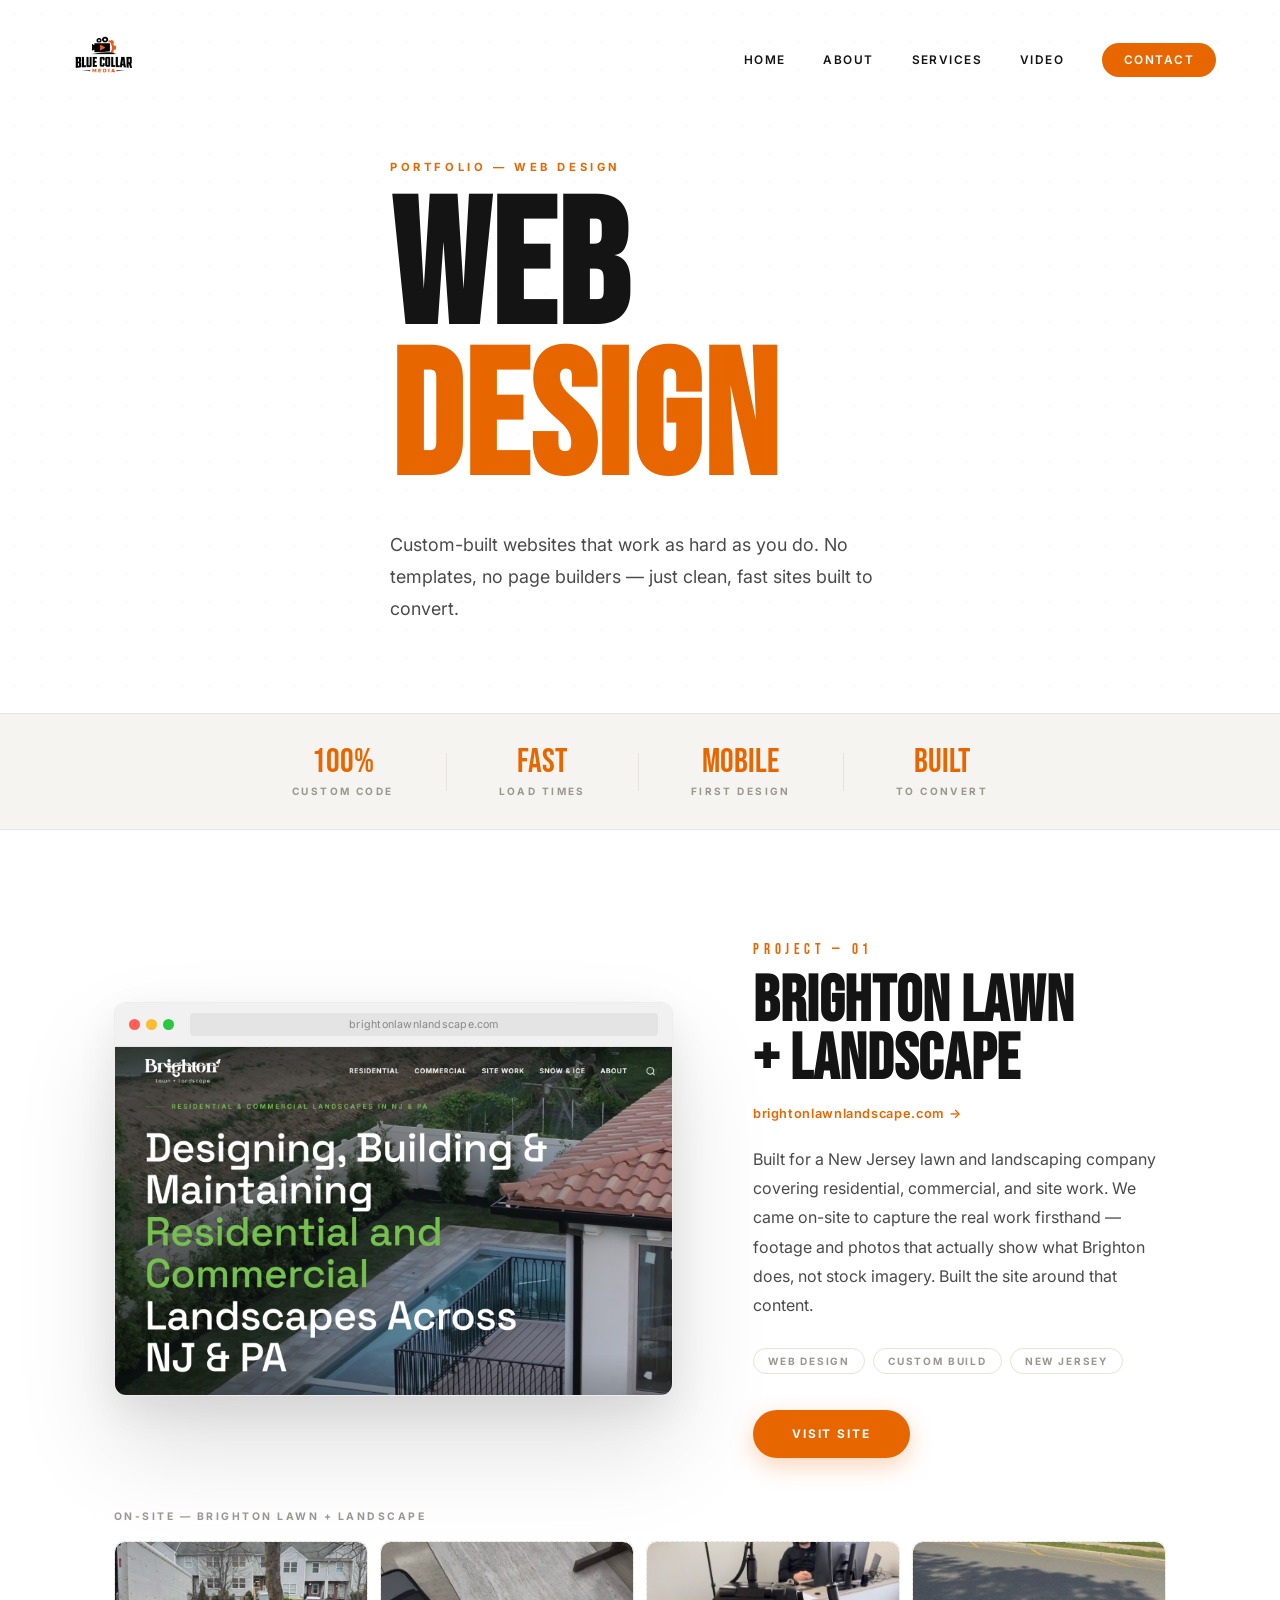
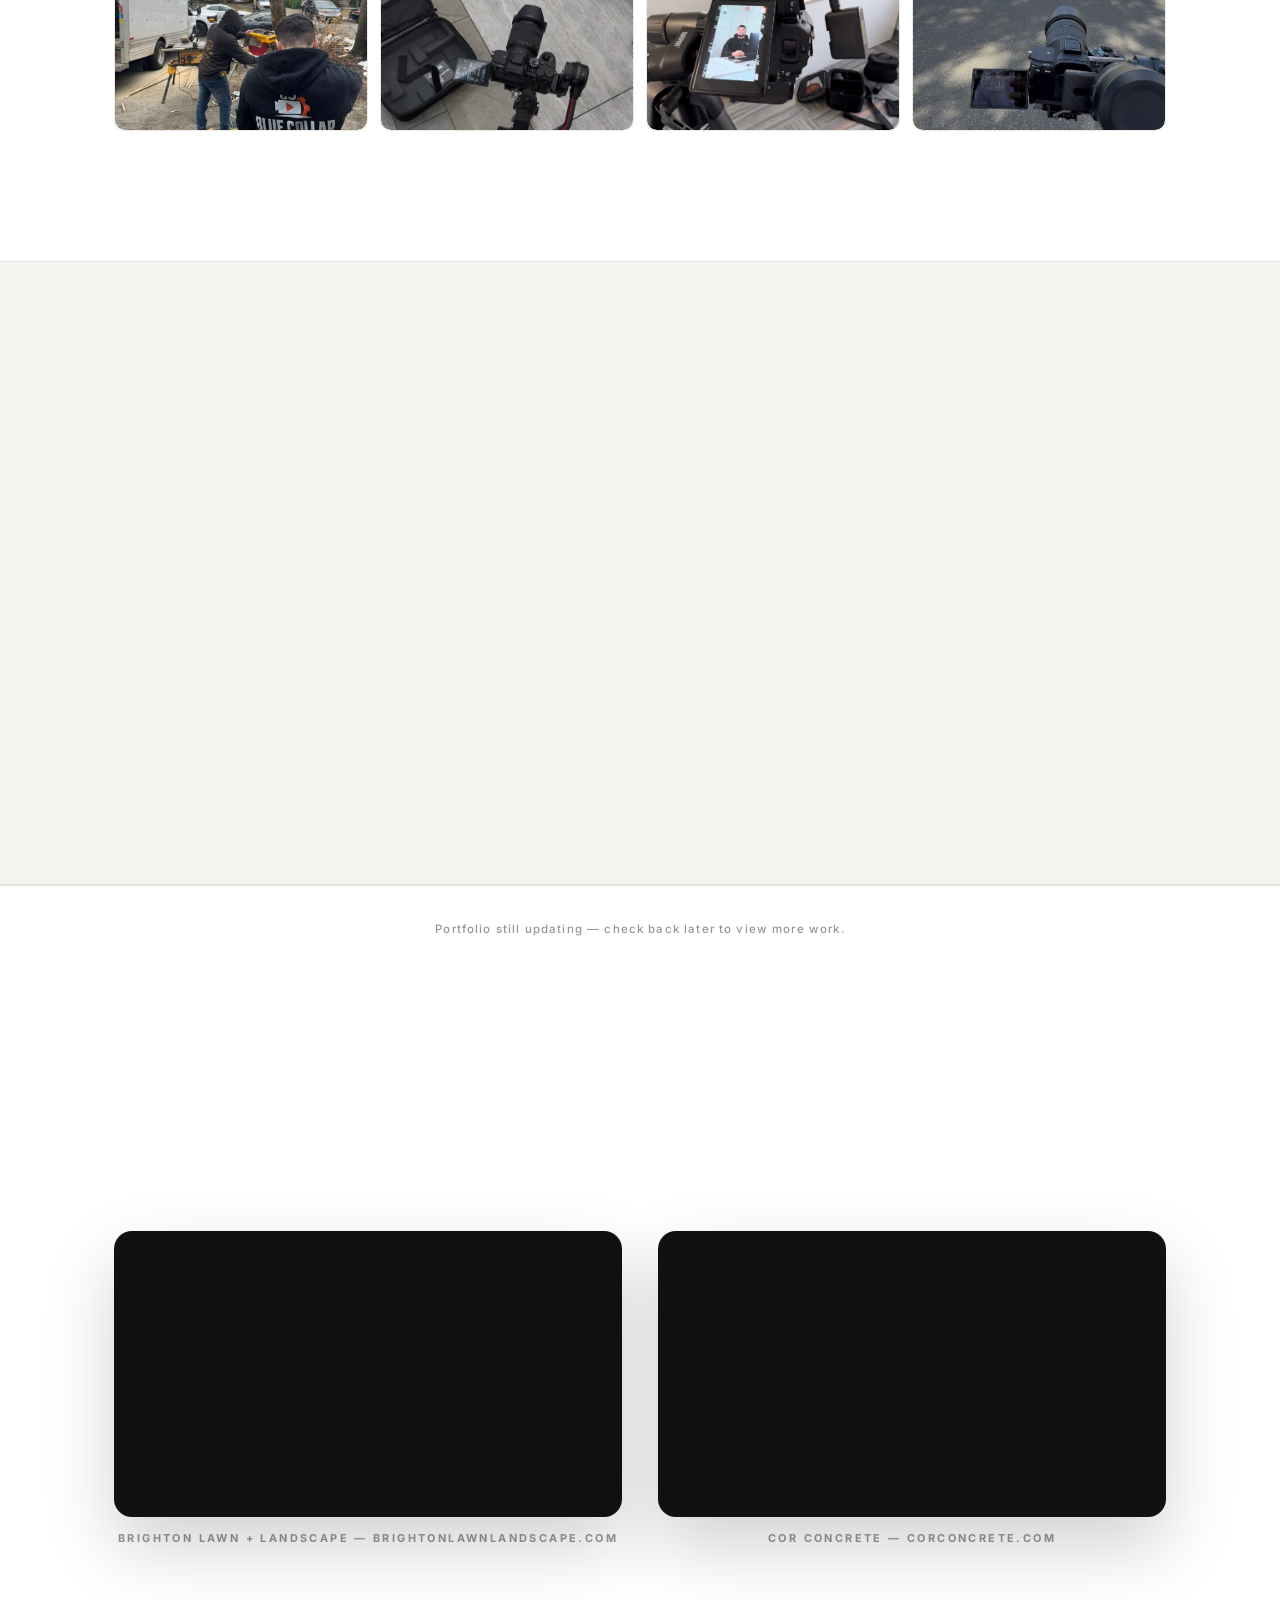
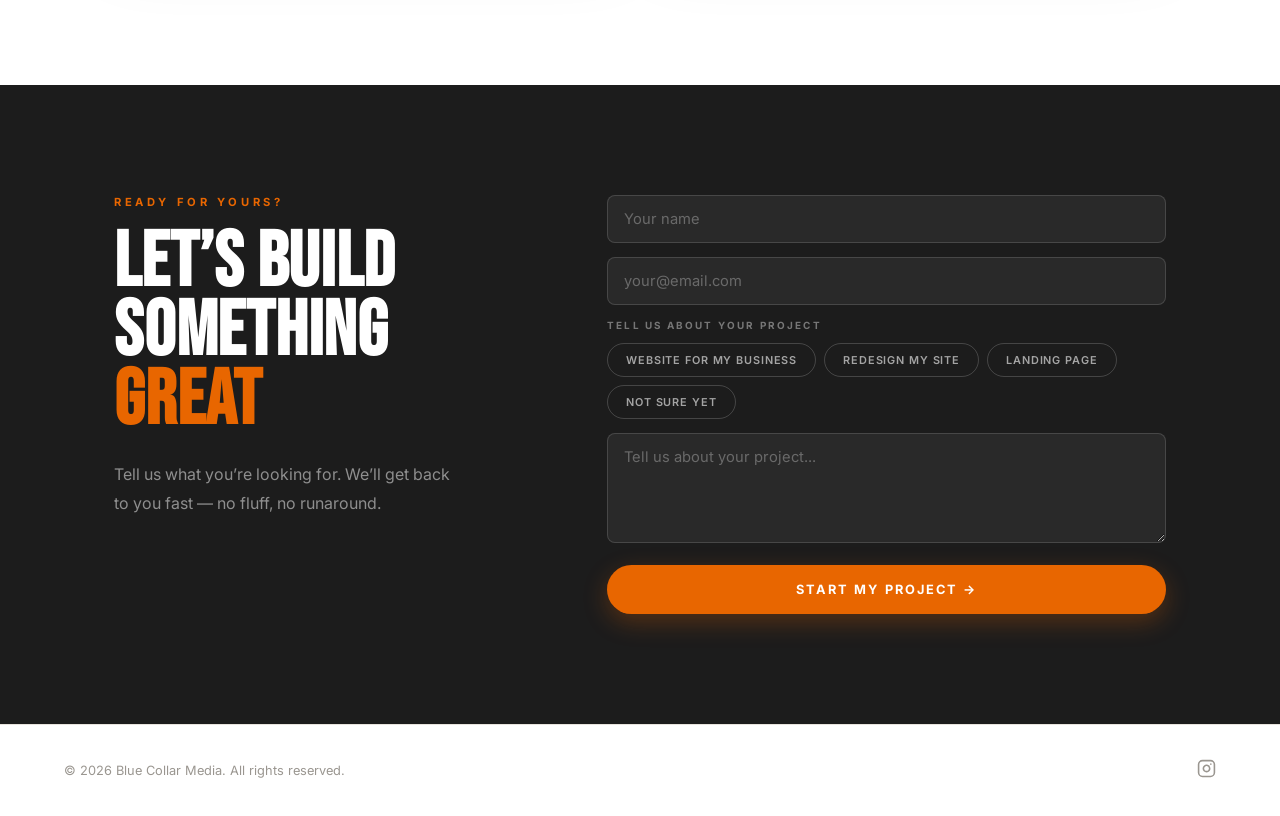
==== web.html @ b3ae3cd9 "Save latest Blue Collar Media site with all media assets Co-Authored-By: Claude Sonnet 5.5 <noreply@" ====
<!DOCTYPE html>
<html lang="en">
<head>
  <meta charset="UTF-8">
  <meta name="viewport" content="width=device-width, initial-scale=1.0">
  <title>Web Design Portfolio — Blue Collar Media | New Jersey</title>
  <meta name="description" content="Custom-built websites by Blue Collar Media — New Jersey web design for contractors, trades, and businesses that do real work. No templates, no page builders. See our portfolio.">
  <link rel="icon" href="favicon.ico" type="image/x-icon">
  <link rel="preconnect" href="https://fonts.googleapis.com">
  <link rel="preconnect" href="https://fonts.gstatic.com" crossorigin>
  <link href="https://fonts.googleapis.com/css2?family=Bebas+Neue&family=Inter:wght@300;400;500;600;700;800;900&display=swap" rel="stylesheet">
  <link rel="stylesheet" href="styles.css">
  <link rel="stylesheet" href="web.css">
</head>
<body>

<div id="prog"></div>

<!-- ── NAV ── -->
<nav id="nav">
  <div class="logo-wrap">
    <a href="index.html"><img src="logo.png" alt="Blue Collar Media"></a>
  </div>
  <a href="index.html" class="nav-back" aria-label="Back to home">&#8592; Home</a>
  <button class="nav-burger" id="navBurger" aria-label="Open menu">
    <span></span><span></span><span></span>
  </button>
  <ul class="nav-links">
    <li><a href="index.html">Home</a></li>
    <li><a href="index.html#about">About</a></li>
    <li><a href="index.html#services">Services</a></li>
    <li><a href="index.html#reel">Video</a></li>
    <li><a href="index.html#contact" class="nav-cta">Contact</a></li>
  </ul>
</nav>

<div class="mobile-menu" id="mobileMenu">
  <button class="mm-close" id="mmClose" aria-label="Close menu">
    <svg width="18" height="18" viewBox="0 0 18 18" fill="none" stroke="currentColor" stroke-width="2.2" stroke-linecap="round">
      <line x1="2" y1="2" x2="16" y2="16"/>
      <line x1="16" y1="2" x2="2" y2="16"/>
    </svg>
  </button>
  <a href="index.html">Home</a>
  <a href="index.html#about">About</a>
  <a href="index.html#services">Services</a>
  <a href="index.html#reel">Video</a>
  <a href="index.html#contact" class="mm-cta">Contact</a>
</div>

<!-- ── HERO ── -->
<section class="wh-hero">
  <div class="wh-hero-bg"></div>
  <div class="wh-hero-inner wrap">
    <p class="eyebrow">Portfolio &mdash; Web Design</p>
    <h1 class="wh-title">WEB<br><span class="accent">DESIGN</span></h1>
    <p class="wh-sub">Custom-built websites that work as hard as you do. No templates, no page builders — just clean, fast sites built to convert.</p>
  </div>
</section>

<!-- ── APPROACH STRIP ── -->
<div class="approach-strip">
  <div class="approach-item">
    <span class="approach-num">100%</span>
    <span class="approach-label">Custom Code</span>
  </div>
  <div class="approach-div"></div>
  <div class="approach-item">
    <span class="approach-num">Fast</span>
    <span class="approach-label">Load Times</span>
  </div>
  <div class="approach-div"></div>
  <div class="approach-item">
    <span class="approach-num">Mobile</span>
    <span class="approach-label">First Design</span>
  </div>
  <div class="approach-div"></div>
  <div class="approach-item">
    <span class="approach-num">Built</span>
    <span class="approach-label">To Convert</span>
  </div>
</div>

<!-- ── PROJECT 01 ── -->
<section class="project-row">
  <div class="wrap project-wrap">

    <div class="proj-browser fu">
      <div class="browser-chrome">
        <div class="browser-bar">
          <span class="b-dot b-red"></span>
          <span class="b-dot b-yel"></span>
          <span class="b-dot b-grn"></span>
          <span class="b-url">brightonlawnlandscape.com</span>
        </div>
        <div class="browser-screen">
          <img src="brighton.png" alt="Brighton Lawn + Landscape website">
        </div>
      </div>
    </div>

    <div class="proj-info fl" style="transition-delay:.08s">
      <p class="proj-num-label">Project &mdash; 01</p>
      <h2 class="proj-title">BRIGHTON LAWN<br>+ LANDSCAPE</h2>
      <a href="https://www.brightonlawnlandscape.com/" class="proj-url-link" target="_blank" rel="noopener">
        brightonlawnlandscape.com &rarr;
      </a>
      <p class="proj-desc">Built for a New Jersey lawn and landscaping company covering residential, commercial, and site work. We came on-site to capture the real work firsthand — footage and photos that actually show what Brighton does, not stock imagery. Built the site around that content.</p>
      <div class="proj-tags">
        <span class="proj-tag">Web Design</span>
        <span class="proj-tag">Custom Build</span>
        <span class="proj-tag">New Jersey</span>
      </div>
      <a href="https://www.brightonlawnlandscape.com/" class="btn btn-solid" target="_blank" rel="noopener">Visit Site</a>
    </div>

  </div>

  <!-- On-site photos for Project 01 — drop in real images when ready -->
  <div class="wrap proj-photos fu">
    <p class="proj-photos-label">On-Site &mdash; Brighton Lawn + Landscape</p>
    <div class="proj-photo-grid">
      <div class="proj-photo-slot"><img src="brighton-2.jpg" alt="Brighton Lawn + Landscape"></div>
      <div class="proj-photo-slot"><img src="brighton-3.jpg" alt="Brighton Lawn + Landscape"></div>
      <div class="proj-photo-slot"><img src="brighton-4.jpg" alt="Brighton Lawn + Landscape"></div>
      <div class="proj-photo-slot"><img src="brighton-1.jpg" alt="Brighton Lawn + Landscape"></div>
    </div>
  </div>

</section>

<!-- ── PROJECT 02 (flipped) ── -->
<section class="project-row project-row--alt">
  <div class="wrap project-wrap project-wrap--rev">

    <div class="proj-browser fu" style="transition-delay:.06s">
      <div class="browser-chrome">
        <div class="browser-bar">
          <span class="b-dot b-red"></span>
          <span class="b-dot b-yel"></span>
          <span class="b-dot b-grn"></span>
          <span class="b-url">corconcrete.com</span>
        </div>
        <div class="browser-screen" style="aspect-ratio: 1876/967;">
          <img src="corconcrete.png" alt="Cor Concrete" style="object-position: top center;">
        </div>
      </div>
    </div>

    <div class="proj-info fl" style="transition-delay:.14s">
      <p class="proj-num-label">Project &mdash; 02</p>
      <h2 class="proj-title">COR CONCRETE</h2>
      <a href="https://corconcrete.com/" class="proj-url-link" target="_blank" rel="noopener">
        corconcrete.com &rarr;
      </a>
      <p class="proj-desc">A bold, high-impact website built for a concrete contractor. Heavy industry, clean execution — built to win commercial bids and make a serious first impression.</p>
      <div class="proj-tags">
        <span class="proj-tag">Web Design</span>
        <span class="proj-tag">Custom Build</span>
        <span class="proj-tag">New Jersey</span>
      </div>
      <a href="https://corconcrete.com/" class="btn btn-solid" target="_blank" rel="noopener">Visit Site</a>
    </div>

  </div>
</section>

<!-- ── MORE COMING SOON ── -->
<p class="portfolio-updating">Portfolio still updating &mdash; check back later to view more work.</p>

<!-- ── IN ACTION ── -->
<section class="section">
  <div class="wrap">
    <p class="eyebrow fu">In Action</p>
    <h2 class="sec-h fu">SEE HOW THEY WORK</h2>

    <div class="action-grid">

      <div class="action-vid-wrap fu">
        <div class="reel-frame">
          <video class="reel-video" autoplay muted loop playsinline>
            <source src="brighton-site.mp4" type="video/mp4">
          </video>
        </div>
        <p class="vid-label">Brighton Lawn + Landscape &mdash; brightonlawnlandscape.com</p>
      </div>

      <div class="action-vid-wrap fu" style="transition-delay:.12s">
        <div class="reel-frame">
          <video class="reel-video" autoplay muted loop playsinline>
            <source src="cor-site.mp4" type="video/mp4">
          </video>
        </div>
        <p class="vid-label">Cor Concrete &mdash; corconcrete.com</p>
      </div>

    </div>
  </div>
</section>

<!-- ── WEB CONTACT ── -->
<section class="wb-contact-section" id="wb-contact">
  <div class="wrap wb-contact-inner">

    <div class="wb-contact-head fu">
      <p class="eyebrow">Ready For Yours?</p>
      <h2 class="wb-contact-title">LET&rsquo;S BUILD<br>SOMETHING<br><span class="accent">GREAT</span></h2>
      <p class="wb-contact-sub">Tell us what you&rsquo;re looking for. We&rsquo;ll get back to you fast &mdash; no fluff, no runaround.</p>
    </div>

    <form class="wb-form fu" id="wb-form" action="https://formspree.io/f/xykqzopl" method="POST" style="transition-delay:.1s">
      <input type="hidden" name="_subject" value="Web Design Inquiry — Blue Collar Media">

      <div class="fg"><input type="text" name="name" placeholder="Your name" required></div>
      <div class="fg"><input type="email" name="email" placeholder="your@email.com" required></div>

      <div class="wb-presets">
        <p class="wb-opt-label">Tell us about your project</p>
        <div class="wb-preset-btns">
          <button type="button" class="wb-preset" data-msg="I need a website for my business.">Website for my business</button>
          <button type="button" class="wb-preset" data-msg="I want to redesign my existing website.">Redesign my site</button>
          <button type="button" class="wb-preset" data-msg="I need a landing page.">Landing page</button>
          <button type="button" class="wb-preset" data-msg="I&rsquo;m not sure yet, let&rsquo;s talk.">Not sure yet</button>
        </div>
      </div>

      <div class="fg"><textarea name="message" id="wb-message" placeholder="Tell us about your project..." rows="4"></textarea></div>

      <button type="submit" class="btn btn-solid wb-submit" id="wb-submit">Start My Project &rarr;</button>
      <p id="wb-success" style="display:none; font-size:0.85rem; font-weight:600; color:var(--accent); margin-top:12px;">Message sent! We&rsquo;ll be in touch soon.</p>
    </form>

  </div>
</section>

<!-- ── FOOTER ── -->
<footer>
  <span>&copy; 2026 Blue Collar Media. All rights reserved.</span>
  <a href="https://www.instagram.com/bluecollarmedianj/" target="_blank" rel="noopener" aria-label="Instagram">
    <svg width="19" height="19" viewBox="0 0 24 24" fill="none" stroke="currentColor" stroke-width="2" stroke-linecap="round">
      <rect x="2" y="2" width="20" height="20" rx="5"/>
      <path d="M16 11.37A4 4 0 1 1 12.63 8 4 4 0 0 1 16 11.37z"/>
      <line x1="17.5" y1="6.5" x2="17.51" y2="6.5"/>
    </svg>
  </a>
</footer>

<script src="script.js"></script>
</body>
</html>
---- styles.css ----
:root {
  --bg:      #ffffff;
  --alt:     #f6f4f1;   /* warm off-white for alternating sections */
  --ink:     #141414;   /* near-black text */
  --body:    #4a4a4a;   /* body copy */
  --muted:   #9a9690;   /* faint labels */
  --line:    #e7e3dd;   /* hairline borders */
  --accent:  #E86600;   /* brand orange */
  --accent-d:#cf5a00;
}

*, *::before, *::after { box-sizing: border-box; margin: 0; padding: 0; }
html { scroll-behavior: smooth; overflow-x: clip; }
body {
  background: var(--bg);
  color: var(--ink);
  font-family: 'Inter', sans-serif;
  -webkit-font-smoothing: antialiased;
}

/* ── SCROLL PROGRESS BAR ── */
#prog {
  position: fixed;
  top: 0; left: 0;
  height: 3px;
  width: 0%;
  background: var(--accent);
  z-index: 9999;
  will-change: width;
}

/* ── SHARED ── */
.wrap {
  max-width: 1180px;
  margin: 0 auto;
  padding: 0 64px;
}
.section { padding: 140px 0; }
.section-alt { background: var(--alt); }
.eyebrow {
  font-size: 0.7rem;
  font-weight: 700;
  letter-spacing: 0.32em;
  text-transform: uppercase;
  color: var(--accent);
  margin-bottom: 20px;
}
.accent-line {
  width: 56px;
  height: 3px;
  background: var(--accent);
  margin-bottom: 30px;
}
.sec-h {
  font-family: 'Bebas Neue', sans-serif;
  font-size: clamp(2.6rem, 6vw, 5rem);
  line-height: 0.95;
  letter-spacing: 0.01em;
  color: var(--ink);
}
.tag {
  display: inline-block;
  margin-top: 30px;
  padding: 9px 20px;
  border: 1px solid var(--line);
  border-radius: 100px;
  font-size: 0.68rem;
  font-weight: 600;
  letter-spacing: 0.16em;
  text-transform: uppercase;
  color: var(--muted);
}

/* ── BUTTONS ── */
.btn {
  display: inline-block;
  padding: 16px 38px;
  font-family: 'Inter', sans-serif;
  font-size: 0.74rem;
  font-weight: 700;
  letter-spacing: 0.16em;
  text-transform: uppercase;
  text-decoration: none;
  border-radius: 100px;
  cursor: pointer;
  border: 1.5px solid transparent;
  transition: transform 0.2s, background 0.2s, color 0.2s, border-color 0.2s, box-shadow 0.2s;
}
.btn-solid {
  background: var(--accent);
  color: #fff;
  box-shadow: 0 8px 24px rgba(232,102,0,0.28);
}
.btn-solid:hover {
  background: var(--accent-d);
  transform: translateY(-2px);
  box-shadow: 0 12px 30px rgba(232,102,0,0.34);
}
.btn-ghost {
  background: transparent;
  color: var(--ink);
  border-color: var(--line);
}
.btn-ghost:hover {
  border-color: var(--ink);
  transform: translateY(-2px);
}

/* ── NAV ── */
#nav {
  position: fixed;
  top: 0; left: 0; right: 0;
  z-index: 1000;
  display: flex;
  align-items: center;
  justify-content: space-between;
  padding: 18px 64px;
  background: rgba(255,255,255,0);
  transition: background 0.35s, padding 0.3s, box-shadow 0.35s, border-color 0.35s;
  border-bottom: 1px solid transparent;
}
#nav.solid {
  background: rgba(255,255,255,0.86);
  backdrop-filter: blur(14px);
  -webkit-backdrop-filter: blur(14px);
  padding: 10px 64px;
  border-color: var(--line);
  box-shadow: 0 4px 24px rgba(0,0,0,0.04);
}
.logo-wrap { display: inline-flex; align-items: center; }
.logo-wrap img {
  height: 80px;
  display: block;
  transition: height 0.3s;
}
#nav.solid .logo-wrap img { height: 64px; }
.nav-links {
  list-style: none;
  display: flex;
  align-items: center;
  gap: 38px;
}
.nav-links a {
  text-decoration: none;
  color: var(--ink);
  font-size: 0.74rem;
  font-weight: 600;
  letter-spacing: 0.12em;
  text-transform: uppercase;
  transition: color 0.2s;
}
.nav-links a:hover { color: var(--accent); }
.nav-links .nav-cta {
  padding: 10px 22px;
  background: var(--accent);
  color: #fff;
  border-radius: 100px;
  transition: background 0.2s, transform 0.2s;
}
.nav-links .nav-cta:hover { background: var(--accent-d); color: #fff; transform: translateY(-1px); }

/* ── HERO ── */
#hero {
  position: relative;
  height: 100vh;
  min-height: 560px;
  display: flex;
  flex-direction: column;
  align-items: center;
  justify-content: center;
  text-align: center;
  padding: 120px 24px 80px;
  background:
    radial-gradient(ellipse at 50% 12%, rgba(232,102,0,0.07) 0%, rgba(232,102,0,0) 46%),
    var(--bg);
  overflow: hidden;
}

.page-body { background: var(--bg); }
.hero-content { position: relative; z-index: 2; max-width: 1000px; }
.hero-eyebrow {
  font-size: 0.72rem;
  font-weight: 700;
  letter-spacing: 0.3em;
  text-transform: uppercase;
  color: var(--ink);
  margin-bottom: 28px;
  text-shadow: 0 1px 12px rgba(255,255,255,0.9);
  animation: up 0.9s cubic-bezier(0.16,1,0.3,1) both;
}
.hero-title {
  font-family: 'Bebas Neue', sans-serif;
  font-size: clamp(4.5rem, 15vw, 12rem);
  line-height: 0.86;
  letter-spacing: 0.01em;
  color: var(--ink);
  text-shadow: 0 2px 26px rgba(255,255,255,0.7), 0 1px 4px rgba(255,255,255,0.55);
  animation: up 1s 0.08s cubic-bezier(0.16,1,0.3,1) both;
}
.hero-title .accent { color: var(--accent); }
.hero-rule {
  width: 80px;
  height: 4px;
  background: var(--accent);
  margin: 36px auto 28px;
  border-radius: 4px;
  animation: up 1s 0.16s cubic-bezier(0.16,1,0.3,1) both;
}
.hero-sub {
  font-size: clamp(0.78rem, 1.5vw, 0.95rem);
  font-weight: 500;
  letter-spacing: 0.2em;
  text-transform: uppercase;
  color: var(--ink);
  text-shadow: 0 1px 12px rgba(255,255,255,0.9);
  animation: up 1s 0.24s cubic-bezier(0.16,1,0.3,1) both;
}
.hero-actions {
  margin-top: 46px;
  display: flex;
  gap: 16px;
  justify-content: center;
  flex-wrap: wrap;
  animation: up 1s 0.34s cubic-bezier(0.16,1,0.3,1) both;
}
@keyframes up {
  from { opacity: 0; transform: translateY(38px); }
  to   { opacity: 1; transform: translateY(0); }
}
.scroll-cue {
  position: absolute;
  bottom: 38px; left: 50%;
  transform: translateX(-50%);
  z-index: 2;
  animation: bob 2.6s ease-in-out infinite;
}
.chev {
  width: 15px; height: 15px;
  border-right: 2px solid var(--accent);
  border-bottom: 2px solid var(--accent);
  transform: rotate(45deg);
}
@keyframes bob {
  0%,100% { transform: translateX(-50%) translateY(0); }
  50%     { transform: translateX(-50%) translateY(8px); }
}

/* ── SCROLL ENTRANCE ── */
.fu { opacity: 0; transform: translateY(34px); transition: opacity 0.8s ease, transform 0.8s ease; }
.fl { opacity: 0; transform: translateX(-34px); transition: opacity 0.8s ease, transform 0.8s ease; }
.fu.in, .fl.in { opacity: 1; transform: none; }

/* ── ABOUT ── */
#about {
  position: relative;
}

/* ── HERO BACKGROUND VIDEO ── */
.hero-media {
  position: absolute;
  top: 0; left: 0; right: 0;
  bottom: -40%;        /* extra height so parallax shift never shows a gap */
  z-index: 0;
  will-change: transform;
  overflow: hidden;
}
.hero-media video {
  width: 100%;
  height: 100%;
  object-fit: cover;
}
.hero-media-veil {
  position: absolute;
  inset: 0;
  /* light wash — lets the video show through, just enough to seat the text */
  background: linear-gradient(180deg, rgba(255,255,255,0.18) 0%, rgba(255,255,255,0.34) 100%);
}

.about-inner {
  display: grid;
  grid-template-columns: 1fr 1.05fr;
  gap: 80px;
  align-items: start;
}
.about-right p {
  font-size: 1.08rem;
  line-height: 1.85;
  color: var(--body);
  margin-bottom: 22px;
}
.about-right p:last-child { margin-bottom: 0; }
.about-right .lead {
  font-weight: 700;
  color: var(--ink);
  font-size: 1.2rem;
  margin-top: 8px;
}

/* ── SERVICES ── */
.svc-list { margin-top: 60px; }
a.svc-item {
  text-decoration: none;
  color: inherit;
  cursor: pointer;
}
.svc-item {
  display: grid;
  grid-template-columns: 110px 1fr 40px;
  gap: 0 36px;
  align-items: center;
  padding: 44px 24px;
  border-top: 1px solid var(--line);
  border-radius: 14px;
  transition: background 0.25s, transform 0.25s, box-shadow 0.25s;
  cursor: default;
}
.svc-item:last-child { border-bottom: 1px solid var(--line); }
.svc-item:hover {
  background: #fff;
  transform: translateX(6px);
  box-shadow: 0 16px 40px rgba(0,0,0,0.06);
}
.svc-num {
  font-family: 'Bebas Neue', sans-serif;
  font-size: 4rem;
  line-height: 1;
  color: var(--line);
  transition: color 0.25s;
}
.svc-item:hover .svc-num { color: var(--accent); }
.svc-name {
  font-family: 'Bebas Neue', sans-serif;
  font-size: clamp(1.7rem, 3.2vw, 2.6rem);
  line-height: 1;
  letter-spacing: 0.01em;
  margin-bottom: 12px;
  color: var(--ink);
  transition: color 0.25s;
}
.svc-item:hover .svc-name { color: var(--accent); }
.svc-desc {
  font-size: 0.96rem;
  line-height: 1.75;
  color: var(--body);
  max-width: 620px;
}
.svc-arrow {
  font-size: 1.6rem;
  color: var(--line);
  text-align: right;
  transform: translateX(-6px);
  opacity: 0;
  transition: opacity 0.25s, transform 0.25s, color 0.25s;
}
.svc-item:hover .svc-arrow {
  opacity: 1;
  transform: translateX(0);
  color: var(--accent);
}

/* ── WORK / SHOWREEL ── */
.reel-head { margin-bottom: 50px; }
.reel-wrap { padding: 0 64px; }
.reel-frame {
  position: relative;
  width: 100%;
  aspect-ratio: 16/9;
  overflow: hidden;
  background: #111;
  border-radius: 18px;
  box-shadow: 0 30px 70px rgba(0,0,0,0.18);
}
.slide {
  position: absolute;
  inset: 0;
  display: flex;
  flex-direction: column;
  align-items: center;
  justify-content: center;
  opacity: 0;
  transition: opacity 1.2s ease;
}
.slide.active { opacity: 1; }
.slide-1 { background: radial-gradient(ellipse at 55% 45%, #3a1a05 0%, #1a0c02 60%, #0c0600 100%); }
.slide-2 { background: radial-gradient(ellipse at 42% 50%, #16202e 0%, #0c1018 60%, #06080c 100%); }
.slide-3 { background: radial-gradient(ellipse at 60% 38%, #2c1c08 0%, #160f04 60%, #0a0703 100%); }
.slide-4 { background: radial-gradient(ellipse at 50% 55%, #1c1c1c 0%, #111 60%, #080808 100%); }
.slide-label {
  font-family: 'Bebas Neue', sans-serif;
  font-size: clamp(2rem, 5.5vw, 5.5rem);
  letter-spacing: 0.1em;
  color: rgba(255,255,255,0.14);
  text-align: center;
  margin-bottom: 14px;
  user-select: none;
}
.slide-sub {
  font-size: 0.7rem;
  font-weight: 600;
  letter-spacing: 0.34em;
  text-transform: uppercase;
  color: rgba(232,102,0,0.65);
  text-align: center;
}
.reel-dots {
  position: absolute;
  bottom: 22px; left: 50%;
  transform: translateX(-50%);
  display: flex;
  gap: 9px;
  z-index: 2;
}
.dot {
  width: 30px; height: 3px;
  border-radius: 3px;
  background: rgba(255,255,255,0.22);
  transition: background 0.3s;
  cursor: pointer;
}
.dot.on { background: var(--accent); }
.reel-placeholder {
  position: absolute;
  top: 50%; left: 50%;
  transform: translate(-50%, -50%);
  text-align: center;
  z-index: 3;
  pointer-events: none;
}
.reel-placeholder .reel-icon {
  width: 72px; height: 72px;
  border: 2px solid rgba(232,102,0,0.6);
  border-radius: 50%;
  display: flex;
  align-items: center;
  justify-content: center;
  margin: 0 auto 18px;
}
.reel-placeholder .reel-icon svg { color: var(--accent); margin-left: 4px; }
.reel-placeholder p {
  font-size: 0.66rem;
  font-weight: 600;
  letter-spacing: 0.28em;
  text-transform: uppercase;
  color: rgba(255,255,255,0.4);
}
.reel-video {
  position: absolute;
  inset: 0;
  width: 100%;
  height: 100%;
  object-fit: cover;
  display: block;
}
.reel-frame:has(source) .reel-placeholder,
.reel-frame:has(source) .slide,
.reel-frame:has(source) .reel-dots { display: none; }

/* ── REEL GRID (2 portrait + 1 landscape) ── */
#reel { padding-top: 80px; }
.reel-grid {
  display: grid;
  grid-template-columns: 1fr 1fr;
  grid-template-rows: auto auto;
  gap: 28px;
  margin-top: 36px;
}
.portrait-card { grid-column: span 1; }
.landscape-card { grid-column: span 2; }

.portrait-frame {
  height: min(52vh, 520px);
  background: #111;
  border-radius: 16px;
  overflow: hidden;
  position: relative;
  margin-bottom: 20px;
}
.landscape-frame {
  aspect-ratio: 16/9;
  background: #111;
  border-radius: 16px;
  overflow: hidden;
  position: relative;
  margin-bottom: 20px;
}
.portrait-placeholder {
  position: absolute;
  inset: 0;
  display: flex;
  flex-direction: column;
  align-items: center;
  justify-content: center;
  gap: 16px;
  background: radial-gradient(ellipse at 50% 40%, #2a1500 0%, #0f0a06 70%);
}
.portrait-placeholder svg { color: var(--accent); opacity: 0.6; }
.portrait-placeholder p {
  font-size: 0.62rem;
  font-weight: 700;
  letter-spacing: 0.2em;
  text-transform: uppercase;
  color: rgba(255,255,255,0.35);
}
.frame-video {
  width: 100%;
  height: 100%;
  object-fit: cover;
  display: block;
}
/* Play overlay for paused portrait videos */
.play-overlay {
  position: absolute;
  inset: 0;
  display: flex;
  align-items: center;
  justify-content: center;
  background: rgba(0,0,0,0.28);
  z-index: 5;
  transition: opacity 0.18s;
  cursor: pointer;
}
.play-overlay.hidden { display: none; }
.play-btn {
  width: 68px;
  height: 68px;
  border-radius: 50%;
  background: var(--accent);
  border: none;
  cursor: pointer;
  display: flex;
  align-items: center;
  justify-content: center;
  color: #fff;
  padding-left: 4px;
  box-shadow: 0 6px 24px rgba(0,0,0,0.45);
  transition: transform 0.18s, background 0.18s;
  pointer-events: none;
}
.play-overlay:hover .play-btn {
  transform: scale(1.1);
  background: var(--accent-d);
}

.sound-btn {
  position: absolute;
  top: 12px;
  right: 12px;
  width: 36px;
  height: 36px;
  border-radius: 50%;
  background: rgba(0,0,0,0.5);
  backdrop-filter: blur(6px);
  border: 1px solid rgba(255,255,255,0.2);
  color: #fff;
  display: flex;
  align-items: center;
  justify-content: center;
  cursor: pointer;
  transition: background 0.2s, transform 0.2s;
  z-index: 10;
}
.sound-btn:hover {
  background: var(--accent);
  transform: scale(1.08);
}

/* ── VIDEO CONTROLS BAR (progress + fullscreen) ── */
.video-controls {
  position: absolute;
  bottom: 0;
  left: 0;
  right: 0;
  padding: 24px 12px 10px;
  background: linear-gradient(to top, rgba(0,0,0,0.6) 0%, transparent 100%);
  display: flex;
  align-items: center;
  gap: 10px;
  z-index: 8;
  opacity: 0;
  transition: opacity 0.22s;
}
.portrait-frame:hover .video-controls,
.landscape-frame:hover .video-controls {
  opacity: 1;
}
@media (hover: none) {
  .video-controls { opacity: 0.8; }
}
.vc-bar {
  flex: 1;
  height: 5px;
  background: rgba(255,255,255,0.22);
  border-radius: 3px;
  cursor: pointer;
  position: relative;
  transition: height 0.12s;
}
.portrait-frame .vc-bar:hover,
.landscape-frame .vc-bar:hover { height: 10px; }
.vc-fill {
  position: absolute;
  left: 0; top: 0; bottom: 0;
  background: var(--accent);
  border-radius: 3px;
  width: 0%;
  pointer-events: none;
}
.vc-playpause,
.vc-fullscreen {
  flex-shrink: 0;
  width: 26px;
  height: 26px;
  background: none;
  border: none;
  color: rgba(255,255,255,0.8);
  cursor: pointer;
  display: flex;
  align-items: center;
  justify-content: center;
  padding: 0;
  transition: color 0.15s, transform 0.15s;
}
.vc-playpause:hover,
.vc-fullscreen:hover { color: #fff; transform: scale(1.15); }

/* Portrait fullscreen — pillarbox (black bars on sides, video centered) */
.portrait-frame:fullscreen,
.portrait-frame:-webkit-full-screen {
  background: #000;
  border-radius: 0;
  display: flex;
  align-items: center;
  justify-content: center;
}
.portrait-frame:fullscreen .frame-video,
.portrait-frame:-webkit-full-screen .frame-video {
  width: auto;
  height: 100%;
  max-width: 100%;
  object-fit: contain;
  flex-shrink: 0;
}
.landscape-frame:fullscreen,
.landscape-frame:-webkit-full-screen {
  background: #000;
  border-radius: 0;
}
.landscape-frame:fullscreen .frame-video,
.landscape-frame:-webkit-full-screen .frame-video {
  object-fit: contain;
}
/* Always show controls when fullscreen */
.portrait-frame:fullscreen .video-controls,
.portrait-frame:-webkit-full-screen .video-controls,
.landscape-frame:fullscreen .video-controls,
.landscape-frame:-webkit-full-screen .video-controls { opacity: 1; }

/* Exit fullscreen button — only visible in fullscreen */
.vc-exit-fs {
  position: absolute;
  top: 14px;
  left: 14px;
  z-index: 20;
  width: 38px;
  height: 38px;
  border-radius: 50%;
  background: rgba(0,0,0,0.55);
  border: 1px solid rgba(255,255,255,0.18);
  color: #fff;
  cursor: pointer;
  display: none;
  align-items: center;
  justify-content: center;
  backdrop-filter: blur(6px);
  transition: background 0.2s;
}
.vc-exit-fs:hover { background: rgba(200,50,0,0.75); }
.portrait-frame:fullscreen .vc-exit-fs,
.portrait-frame:-webkit-full-screen .vc-exit-fs,
.landscape-frame:fullscreen .vc-exit-fs,
.landscape-frame:-webkit-full-screen .vc-exit-fs { display: flex; }

.reel-note {
  font-size: 0.7rem;
  color: var(--muted);
  text-align: center;
  margin-top: 40px;
  letter-spacing: 0.06em;
  line-height: 1.7;
}
.reel-note a {
  color: var(--accent);
  text-decoration: none;
  font-weight: 600;
}
.reel-note a:hover { text-decoration: underline; }

.portrait-label {
  font-size: 0.68rem;
  font-weight: 700;
  letter-spacing: 0.14em;
  text-transform: uppercase;
  color: var(--accent);
  margin-bottom: 10px;
}
.portrait-desc {
  font-size: 0.92rem;
  line-height: 1.75;
  color: var(--body);
}
@media (max-width: 700px) {
  .reel-grid { grid-template-columns: 1fr; }
  .landscape-card { grid-column: span 1; }
  .portrait-frame { max-width: 320px; margin: 0 auto 20px; }
}

/* ── CONTACT ── */
.contact-grid {
  display: grid;
  grid-template-columns: 1fr 1.1fr;
  gap: 80px;
  align-items: start;
}
.contact-intro {
  font-size: 1.05rem;
  line-height: 1.8;
  color: var(--body);
  margin: 8px 0 40px;
  max-width: 420px;
}
.ci-row {
  display: flex;
  align-items: center;
  gap: 16px;
  margin-bottom: 20px;
}
.ci-icon {
  width: 44px; height: 44px;
  background: #fff;
  border: 1px solid var(--line);
  border-radius: 12px;
  display: flex;
  align-items: center;
  justify-content: center;
  flex-shrink: 0;
  color: var(--accent);
}
.ci-row a {
  color: var(--ink);
  text-decoration: none;
  font-size: 0.98rem;
  font-weight: 500;
  transition: color 0.2s;
}
.ci-row a:hover { color: var(--accent); }

form {
  display: flex;
  flex-direction: column;
  gap: 18px;
  background: #fff;
  border: 1px solid var(--line);
  border-radius: 18px;
  padding: 38px;
  box-shadow: 0 16px 50px rgba(0,0,0,0.05);
}
.fg { display: flex; flex-direction: column; gap: 8px; }
.fg label {
  font-size: 0.66rem;
  font-weight: 700;
  letter-spacing: 0.18em;
  text-transform: uppercase;
  color: var(--muted);
}
.fg input, .fg textarea {
  background: var(--alt);
  border: 1px solid var(--line);
  color: var(--ink);
  padding: 14px 16px;
  font-family: 'Inter', sans-serif;
  font-size: 0.95rem;
  border-radius: 10px;
  outline: none;
  transition: border-color 0.2s, background 0.2s;
}
.fg input::placeholder, .fg textarea::placeholder { color: #b3aea7; }
.fg input:focus, .fg textarea:focus { border-color: var(--accent); background: #fff; }
.fg textarea { min-height: 130px; resize: vertical; }
.form-btn { align-self: flex-start; margin-top: 4px; }

/* ── FOOTER ── */
footer {
  border-top: 1px solid var(--line);
  padding: 34px 64px;
  display: flex;
  align-items: center;
  justify-content: space-between;
  background: var(--bg);
}
footer span { font-size: 0.8rem; color: var(--muted); }
footer a { color: var(--muted); transition: color 0.2s; }
footer a:hover { color: var(--accent); }

/* ── NAV BACK LINK (web.html mobile only) ── */
.nav-back {
  display: none;
  font-size: 0.72rem;
  font-weight: 700;
  letter-spacing: 0.1em;
  text-transform: uppercase;
  color: var(--accent);
  text-decoration: none;
  margin-right: auto;
  padding-left: 4px;
  transition: opacity 0.2s;
}
.nav-back:hover { opacity: 0.7; }

/* ── HAMBURGER BUTTON ── */
.nav-burger {
  display: none;
  flex-direction: column;
  justify-content: center;
  gap: 5px;
  width: 38px;
  height: 38px;
  background: none;
  border: none;
  cursor: pointer;
  padding: 4px;
  z-index: 1100;
  flex-shrink: 0;
}
.nav-burger span {
  display: block;
  width: 24px;
  height: 2px;
  background: var(--ink);
  border-radius: 2px;
  transition: transform 0.28s ease, opacity 0.2s ease;
  transform-origin: center;
}
.nav-burger.open span:nth-child(1) { transform: translateY(7px) rotate(45deg); }
.nav-burger.open span:nth-child(2) { opacity: 0; transform: scaleX(0); }
.nav-burger.open span:nth-child(3) { transform: translateY(-7px) rotate(-45deg); }

/* ── MOBILE FULL-SCREEN MENU ── */
.mobile-menu {
  display: none;
  position: fixed;
  inset: 0;
  background: rgba(255,255,255,0.97);
  backdrop-filter: blur(18px);
  -webkit-backdrop-filter: blur(18px);
  z-index: 1050;
  flex-direction: column;
  align-items: center;
  justify-content: center;
  gap: 4px;
  opacity: 0;
  pointer-events: none;
  transition: opacity 0.25s ease;
}
.mobile-menu.open {
  opacity: 1;
  pointer-events: auto;
}
.mm-close {
  position: absolute;
  top: 22px;
  right: 22px;
  width: 48px;
  height: 48px;
  border-radius: 50%;
  background: var(--accent);
  border: none;
  cursor: pointer;
  display: flex;
  align-items: center;
  justify-content: center;
  color: #fff;
  transform: scale(0) rotate(-90deg);
  transition: transform 0.35s cubic-bezier(0.34, 1.56, 0.64, 1);
}
.mobile-menu.open .mm-close {
  transform: scale(1) rotate(0deg);
}
.mm-close:hover {
  transform: scale(1.12) rotate(90deg);
}
.mobile-menu a {
  font-family: 'Bebas Neue', sans-serif;
  font-size: clamp(2.6rem, 10vw, 3.4rem);
  letter-spacing: 0.05em;
  color: var(--ink);
  text-decoration: none;
  padding: 10px 0;
  transition: color 0.18s;
}
.mobile-menu a:hover,
.mobile-menu a.mm-cta { color: var(--accent); }

/* ── MOBILE ── */
@media (max-width: 900px) {
  #nav, #nav.solid { padding: 12px 22px; }
  .wrap { padding: 0 24px; }
  .reel-wrap { padding: 0 24px; }
  .section { padding: 90px 0; }
  .nav-links { display: none; }
  .nav-burger { display: flex; }
  .mobile-menu { display: flex; }
  .nav-back { display: block; }
  .logo-wrap img, #nav.solid .logo-wrap img { height: 62px; }
  .about-inner { grid-template-columns: 1fr; gap: 36px; }
  .svc-item { grid-template-columns: 64px 1fr; gap: 0 18px; padding: 32px 12px; }
  .svc-arrow { display: none; }
  .svc-num { font-size: 2.8rem; }
  .contact-grid { grid-template-columns: 1fr; gap: 44px; }
  form { padding: 26px; }
  footer { padding: 26px 24px; flex-direction: column; gap: 12px; text-align: center; }
}
@media (max-width: 500px) {
  .hero-actions { flex-direction: column; align-items: stretch; }
  .hero-title { font-size: clamp(3.5rem, 18vw, 6rem); }
}
---- web.css ----
/* ── WEB DESIGN PAGE ── */

/* ── HERO ── */
.wh-hero {
  position: relative;
  min-height: 55vh;
  display: flex;
  align-items: flex-end;
  padding: 160px 0 88px;
  overflow: hidden;
}
.wh-hero-bg {
  position: absolute;
  inset: 0;
  background-image: radial-gradient(circle, rgba(232,102,0,0.055) 1px, transparent 1px);
  background-size: 28px 28px;
  z-index: 0;
}
.wh-hero-inner {
  position: relative;
  z-index: 1;
}
.wh-title {
  font-family: 'Bebas Neue', sans-serif;
  font-size: clamp(5rem, 14vw, 11rem);
  line-height: 0.86;
  letter-spacing: 0.01em;
  color: var(--ink);
  margin: 22px 0 30px;
  animation: up 1s 0.06s cubic-bezier(0.16,1,0.3,1) both;
}
.wh-title .accent { color: var(--accent); }
.wh-sub {
  font-size: clamp(0.98rem, 1.8vw, 1.12rem);
  line-height: 1.8;
  color: var(--body);
  max-width: 500px;
  animation: up 1s 0.18s cubic-bezier(0.16,1,0.3,1) both;
}

/* ── APPROACH STRIP ── */
.approach-strip {
  display: flex;
  align-items: center;
  justify-content: center;
  padding: 0 64px;
  border-top: 1px solid var(--line);
  border-bottom: 1px solid var(--line);
  background: var(--alt);
}
.approach-item {
  display: flex;
  flex-direction: column;
  align-items: center;
  padding: 32px 52px;
  gap: 5px;
}
.approach-num {
  font-family: 'Bebas Neue', sans-serif;
  font-size: 2.1rem;
  line-height: 1;
  color: var(--accent);
}
.approach-label {
  font-size: 0.63rem;
  font-weight: 700;
  letter-spacing: 0.24em;
  text-transform: uppercase;
  color: var(--muted);
}
.approach-div {
  width: 1px;
  height: 38px;
  background: var(--line);
  flex-shrink: 0;
}

/* ── PROJECT ROWS ── */
.project-row {
  padding: 110px 0;
  border-bottom: 1px solid var(--line);
}
.project-row--alt { background: var(--alt); }

.project-wrap {
  display: grid;
  grid-template-columns: 1.15fr 0.85fr;
  gap: 80px;
  align-items: center;
}
.project-wrap--rev {
  grid-template-columns: 0.85fr 1.15fr;
}
.project-wrap--rev .proj-browser { order: 2; }
.project-wrap--rev .proj-info    { order: 1; }

/* ── BROWSER MOCKUP ── */
.browser-chrome {
  border-radius: 12px;
  overflow: hidden;
  box-shadow:
    0 50px 100px rgba(0,0,0,0.13),
    0 14px 40px rgba(0,0,0,0.07);
  border: 1px solid rgba(0,0,0,0.07);
  background: #fff;
}
.browser-bar {
  background: #f1f1f1;
  border-bottom: 1px solid #e4e4e4;
  padding: 10px 14px;
  display: flex;
  align-items: center;
  gap: 6px;
}
.b-dot {
  width: 11px; height: 11px;
  border-radius: 50%;
  flex-shrink: 0;
}
.b-red { background: #ff5f57; }
.b-yel { background: #febc2e; }
.b-grn { background: #28c840; }
.b-url {
  flex: 1;
  margin-left: 10px;
  background: #e4e4e4;
  border-radius: 4px;
  padding: 5px 12px;
  font-size: 0.67rem;
  color: #888;
  text-align: center;
  font-family: 'Inter', sans-serif;
  letter-spacing: 0.02em;
  white-space: nowrap;
  overflow: hidden;
  text-overflow: ellipsis;
}
.browser-screen {
  aspect-ratio: 16/10;
  background: #f5f5f5;
  position: relative;
  overflow: hidden;
}
.browser-screen img {
  width: 100%;
  height: 100%;
  object-fit: cover;
  object-position: top left;
  display: block;
}
.screen-ph {
  position: absolute;
  inset: 0;
  display: flex;
  flex-direction: column;
  align-items: center;
  justify-content: center;
  gap: 10px;
  background: linear-gradient(140deg, #f5f3f0 0%, #ece8e2 100%);
}
.screen-ph-num {
  font-family: 'Bebas Neue', sans-serif;
  font-size: 7rem;
  line-height: 1;
  color: rgba(232,102,0,0.10);
  user-select: none;
}
.screen-ph-label {
  font-size: 0.63rem;
  font-weight: 700;
  letter-spacing: 0.26em;
  text-transform: uppercase;
  color: var(--muted);
}

/* ── PROJECT INFO ── */
.proj-num-label {
  font-family: 'Bebas Neue', sans-serif;
  font-size: 0.95rem;
  letter-spacing: 0.32em;
  color: var(--accent);
  margin-bottom: 14px;
}
.proj-title {
  font-family: 'Bebas Neue', sans-serif;
  font-size: clamp(2.4rem, 5vw, 4rem);
  line-height: 0.9;
  letter-spacing: 0.01em;
  color: var(--ink);
  margin-bottom: 14px;
}
.proj-url-link {
  display: inline-flex;
  align-items: center;
  gap: 6px;
  font-size: 0.8rem;
  font-weight: 600;
  color: var(--accent);
  text-decoration: none;
  letter-spacing: 0.05em;
  margin-bottom: 24px;
  transition: opacity 0.2s;
}
.proj-url-link:hover { opacity: 0.7; }
.proj-desc {
  font-size: 1rem;
  line-height: 1.82;
  color: var(--body);
  margin-bottom: 28px;
}
.proj-tags {
  display: flex;
  flex-wrap: wrap;
  gap: 8px;
  margin-bottom: 36px;
}
.proj-tag {
  padding: 6px 14px;
  border: 1px solid var(--line);
  border-radius: 100px;
  font-size: 0.63rem;
  font-weight: 700;
  letter-spacing: 0.18em;
  text-transform: uppercase;
  color: var(--muted);
}

/* ── PORTFOLIO UPDATING LINE ── */
.portfolio-updating {
  text-align: center;
  font-size: 0.72rem;
  font-weight: 500;
  letter-spacing: 0.1em;
  color: var(--muted);
  padding: 36px 0 48px;
  border-top: 1px solid var(--line);
}

/* ── PROJECT ON-SITE PHOTOS ── */
.proj-photos {
  padding-top: 52px;
  padding-bottom: 20px;
}
.proj-photos-label {
  font-size: 0.65rem;
  font-weight: 700;
  letter-spacing: 0.24em;
  text-transform: uppercase;
  color: var(--muted);
  margin-bottom: 18px;
}
.proj-photo-grid {
  display: grid;
  grid-template-columns: repeat(4, 1fr);
  gap: 12px;
}
.proj-photo-slot {
  aspect-ratio: 4/3;
  border-radius: 10px;
  overflow: hidden;
  background: var(--alt);
  border: 1px dashed var(--line);
  display: flex;
  align-items: center;
  justify-content: center;
}
.proj-photo-slot img {
  width: 100%;
  height: 100%;
  object-fit: cover;
  display: block;
  border-radius: 10px;
}
.proj-photo-slot span {
  font-size: 0.6rem;
  font-weight: 700;
  letter-spacing: 0.2em;
  text-transform: uppercase;
  color: var(--line);
}
/* Hide the placeholder text once an img is inside */
.proj-photo-slot:has(img) span { display: none; }

@media (max-width: 700px) {
  .proj-photo-grid { grid-template-columns: repeat(2, 1fr); }
}

/* ── IN ACTION VIDEO SECTION ── */
.action-sub {
  font-size: 1.02rem;
  line-height: 1.8;
  color: var(--body);
  margin: 10px 0 52px;
  max-width: 480px;
}
.action-grid {
  display: grid;
  grid-template-columns: 1fr 1fr;
  gap: 36px;
}
.action-vid-wrap { display: flex; flex-direction: column; gap: 14px; }
.vid-label {
  font-size: 0.68rem;
  font-weight: 700;
  letter-spacing: 0.22em;
  text-transform: uppercase;
  color: var(--muted);
  text-align: center;
}

/* ── WEB CONTACT SECTION ── */
.wb-contact-section {
  background: #1c1c1c;
  padding: 110px 0;
}
.wb-contact-inner {
  display: grid;
  grid-template-columns: 0.85fr 1.15fr;
  gap: 80px;
  align-items: start;
}
.wb-contact-head .eyebrow { color: var(--accent); }
.wb-contact-title {
  font-family: 'Bebas Neue', sans-serif;
  font-size: clamp(2.8rem, 6vw, 5rem);
  line-height: 0.9;
  letter-spacing: 0.01em;
  color: #fff;
  margin: 16px 0 24px;
}
.wb-contact-title .accent { color: var(--accent); }
.wb-contact-sub {
  font-size: 1rem;
  line-height: 1.8;
  color: rgba(255,255,255,0.5);
  max-width: 340px;
}
.wb-presets { margin-bottom: 14px; }
.wb-opt-label {
  font-size: 0.62rem;
  font-weight: 700;
  letter-spacing: 0.22em;
  text-transform: uppercase;
  color: rgba(255,255,255,0.4);
  margin-bottom: 12px;
}
.wb-preset-btns { display: flex; flex-wrap: wrap; gap: 8px; }
.wb-preset {
  padding: 9px 18px;
  border: 1px solid rgba(255,255,255,0.18);
  border-radius: 100px;
  background: none;
  font-size: 0.68rem;
  font-weight: 600;
  letter-spacing: 0.08em;
  text-transform: uppercase;
  color: rgba(255,255,255,0.6);
  cursor: pointer;
  font-family: 'Inter', sans-serif;
  transition: border-color 0.18s, color 0.18s, background 0.18s;
}
.wb-preset:hover { border-color: var(--accent); color: var(--accent); }
.wb-preset.active {
  background: var(--accent);
  border-color: var(--accent);
  color: #fff;
}
.wb-form {
  background: transparent;
  border: none;
  border-radius: 0;
  padding: 0;
  box-shadow: none;
  gap: 0;
}
.wb-form .fg { margin-bottom: 14px; }
.wb-form input,
.wb-form textarea {
  width: 100%;
  background: rgba(255,255,255,0.06);
  border: 1px solid rgba(255,255,255,0.14);
  border-radius: 8px;
  padding: 14px 16px;
  font-size: 0.92rem;
  color: #fff;
  font-family: 'Inter', sans-serif;
  outline: none;
  transition: border-color 0.2s;
  box-sizing: border-box;
}
.wb-form input::placeholder,
.wb-form textarea::placeholder { color: rgba(255,255,255,0.3); }
.wb-form input:focus,
.wb-form textarea:focus { border-color: var(--accent); }
.wb-form textarea { resize: vertical; min-height: 110px; }
.wb-submit { margin-top: 8px; width: 100%; justify-content: center; font-size: 0.8rem; }

/* ── MOBILE ── */
@media (max-width: 900px) {
  .wh-hero { padding: 130px 0 64px; }
  .approach-strip { padding: 0 24px; flex-wrap: wrap; justify-content: flex-start; }
  .approach-item { padding: 20px 28px; }
  .approach-div { display: none; }
  .project-row { padding: 72px 0; }
  .project-wrap,
  .project-wrap--rev {
    grid-template-columns: 1fr;
    gap: 40px;
  }
  .project-wrap--rev .proj-browser,
  .project-wrap--rev .proj-info { order: unset; }
  .action-grid { grid-template-columns: 1fr; gap: 44px; }
  .wb-contact-inner { grid-template-columns: 1fr; gap: 44px; }
  .wb-contact-section { padding: 72px 0; }
}
@media (max-width: 500px) {
  .wh-title { font-size: clamp(3.8rem, 18vw, 6rem); }
}
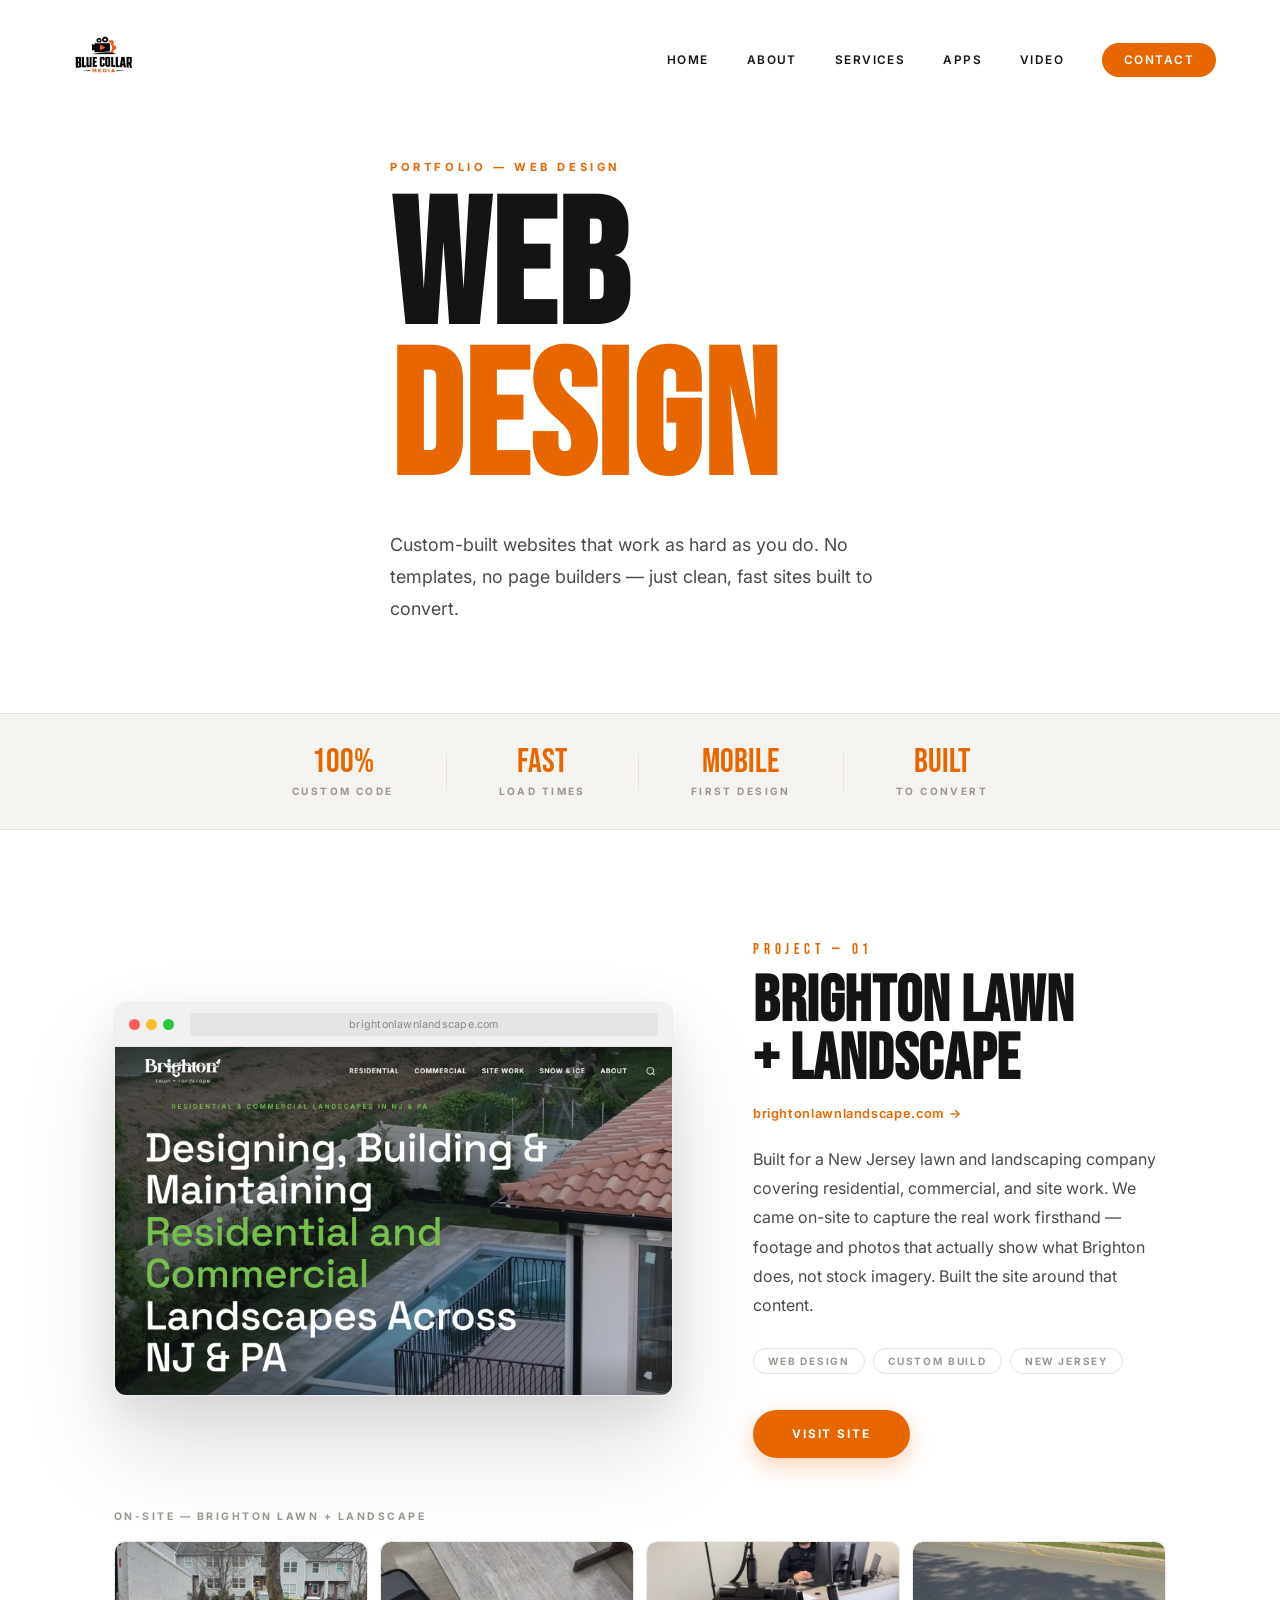
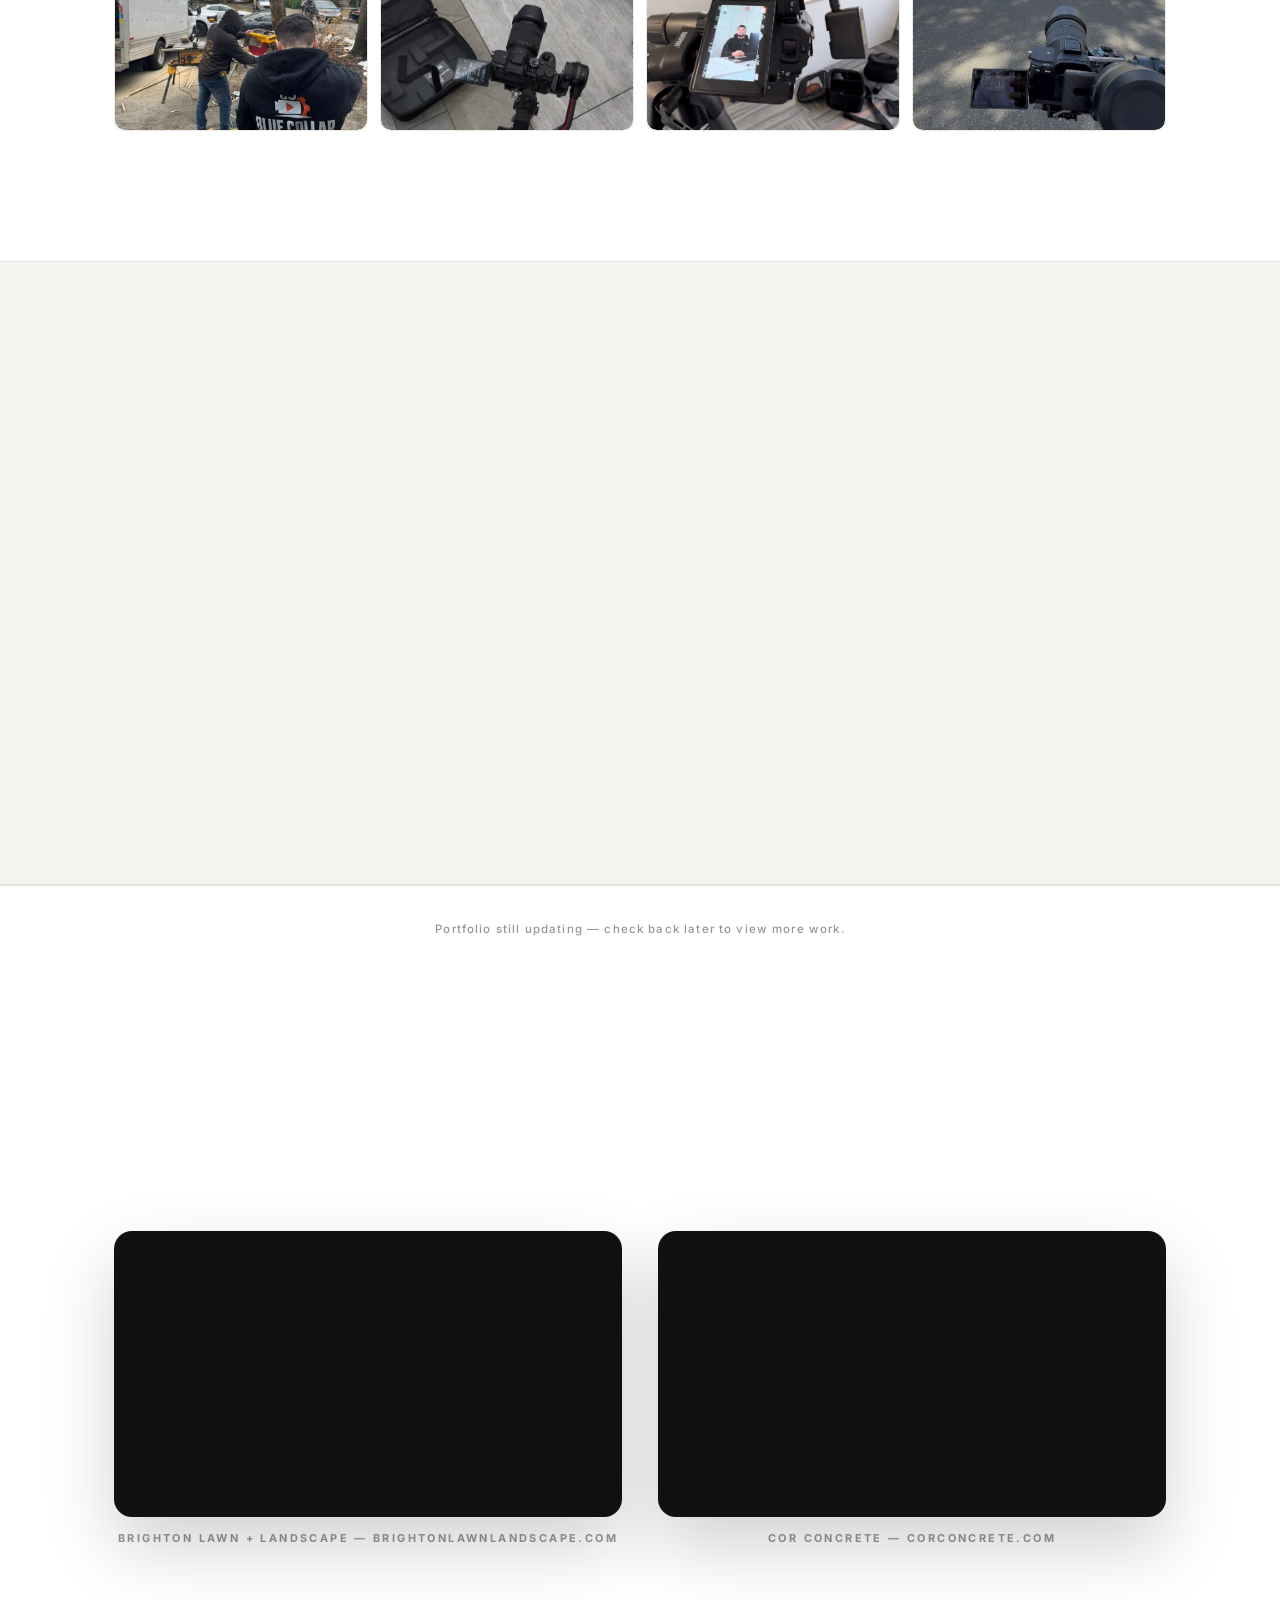
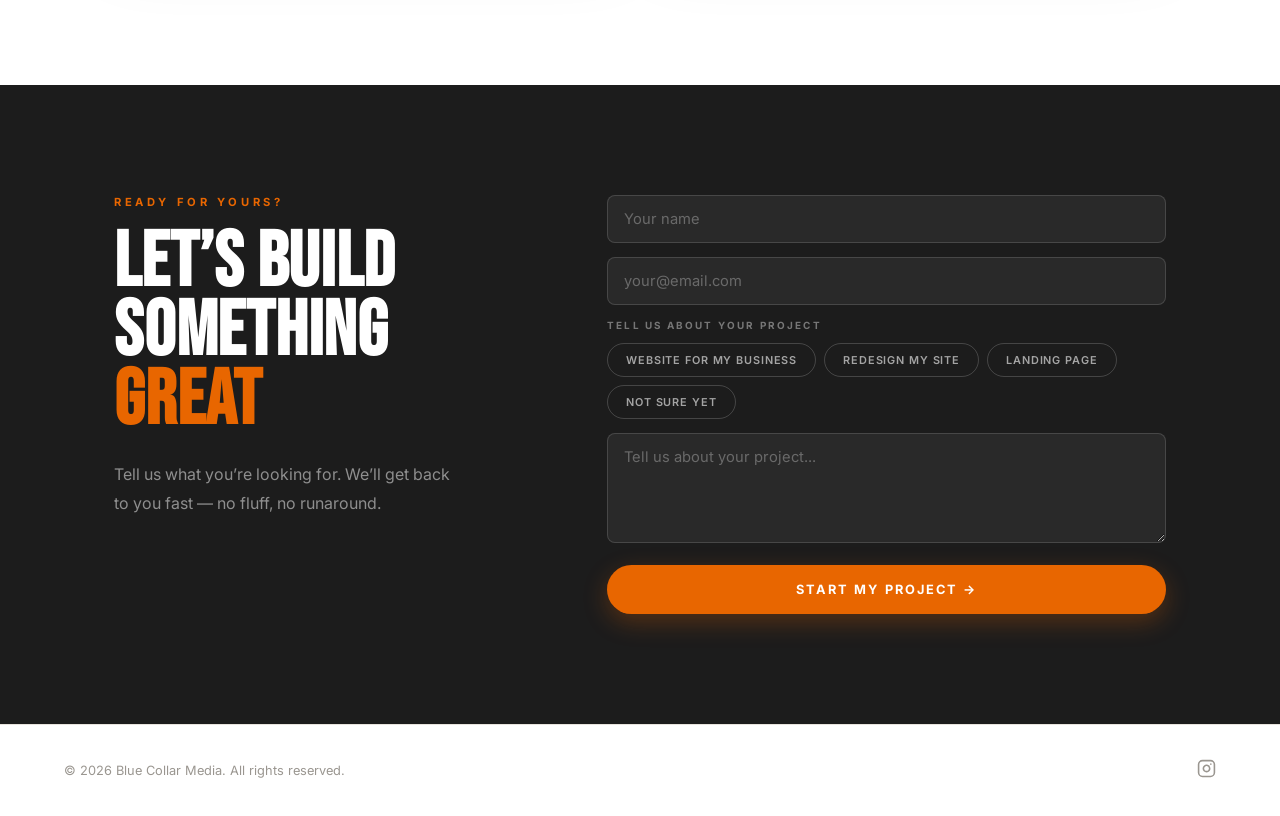
==== commit 7c017d15: "Add Brighton Lawn + Landscape app page and Apps nav link Co-Authored-By: Claude Sonnet 5.5 <noreply@" ====
--- a/web.html
+++ b/web.html
@@ -29,6 +29,7 @@
     <li><a href="index.html">Home</a></li>
     <li><a href="index.html#about">About</a></li>
     <li><a href="index.html#services">Services</a></li>
+    <li><a href="brighton.html">Apps</a></li>
     <li><a href="index.html#reel">Video</a></li>
     <li><a href="index.html#contact" class="nav-cta">Contact</a></li>
   </ul>
@@ -44,6 +45,7 @@
   <a href="index.html">Home</a>
   <a href="index.html#about">About</a>
   <a href="index.html#services">Services</a>
+  <a href="brighton.html">Apps</a>
   <a href="index.html#reel">Video</a>
   <a href="index.html#contact" class="mm-cta">Contact</a>
 </div>
